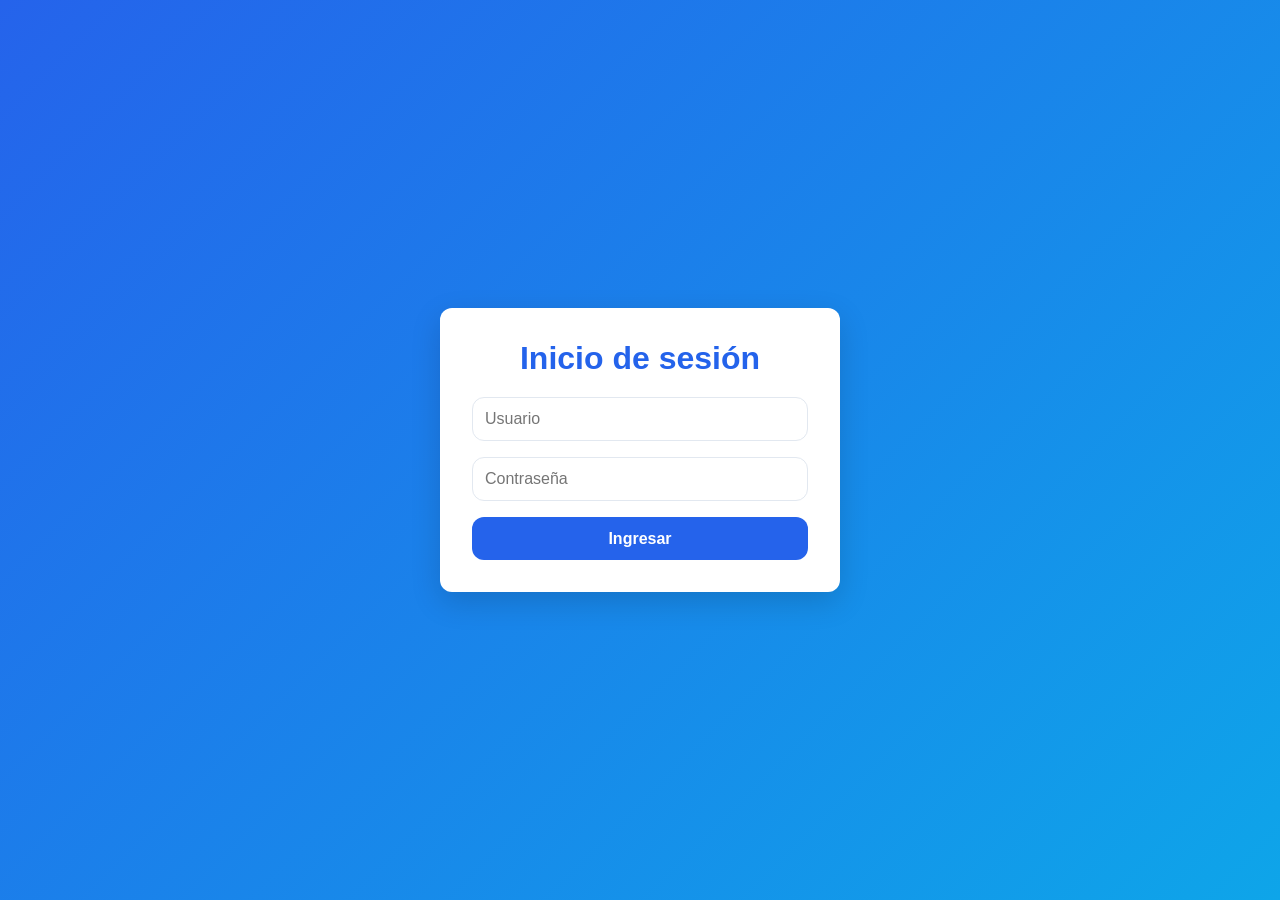
==== Login_ReservaFacil/src/main/webapp/index.html @ 18366386 "Add files via upload Módulo login con servlets" ====
<!DOCTYPE html>
<html>
    <head>
        <title>Start Page</title>
        <meta http-equiv="Content-Type" content="text/html; charset=UTF-8">
        <link rel="stylesheet" href="styles.css">
    </head>
    <body>

    <div class="container">
    <h1>Inicio de sesión</h1>

    <form action="login" method="post" class="card">
        <input type="text" name="usuario" placeholder="Usuario">
        <input type="password" name="password" placeholder="Contraseña">
        <input type="submit" value="Ingresar">
    </form>
</div>

</body>
</html>
---- Login_ReservaFacil/src/main/webapp/styles.css ----
/*
Click nbfs://nbhost/SystemFileSystem/Templates/Licenses/license-default.txt to change this license
Click nbfs://nbhost/SystemFileSystem/Templates/JSP_Servlet/CascadeStyleSheet.css to edit this template
*/
/* 
    Created on : 14/04/2026, 7:58:51 p. m.
    Author     : paula
*/

/* RESET BÁSICO */
* {
    margin: 0;
    padding: 0;
    box-sizing: border-box;
}

/* VARIABLES (IDENTIDAD RESERVAFACIL) */
:root {
    --primary: #2563eb;        /* Azul principal */
    --primary-hover: #1d4ed8;
    --secondary: #0f172a;      /* Fondo oscuro */
    --background: #f8fafc;     /* Fondo claro */
    --card: #ffffff;
    --text: #1e293b;
    --border: #e2e8f0;
    --radius: 12px;
}

/* BODY */
body {
    font-family: "Segoe UI", Tahoma, sans-serif;
    background: linear-gradient(135deg, #2563eb, #0ea5e9);
    height: 100vh;
    display: flex;
    justify-content: center;
    align-items: center;
}

/* CONTENEDOR */
.container {
    background: var(--card);
    padding: 2rem;
    border-radius: var(--radius);
    width: 100%;
    max-width: 400px;
    box-shadow: 0 10px 30px rgba(0, 0, 0, 0.15);
}

/* TITULO */
h1 {
    color: #2463EB;
    text-align: center;
    margin-bottom: 20px;
    font-size: 2rem;
    position: center;
    z-index: 2;
}

/* FORM */
form {
    display: flex;
    flex-direction: column;
    gap: 1rem;
}

/* INPUTS */
input {
    padding: 0.75rem;
    border-radius: var(--radius);
    border: 1px solid var(--border);
    font-size: 1rem;
    transition: 0.3s;
}

input:focus {
    outline: none;
    border-color: var(--primary);
    box-shadow: 0 0 0 2px rgba(37, 99, 235, 0.2);
}

/* BOTÓN */
button, input[type="submit"] {
    background: var(--primary);
    color: white;
    border: none;
    padding: 0.8rem;
    border-radius: var(--radius);
    font-weight: bold;
    cursor: pointer;
    transition: 0.3s;
}

button:hover,
input[type="submit"]:hover {
    background: var(--primary-hover);
}

/* TEXTO EXTRA */
p {
    text-align: center;
    font-size: 0.9rem;
}

/* LINK */
a {
    color: var(--primary);
    text-decoration: none;
}

a:hover {
    text-decoration: underline;
}
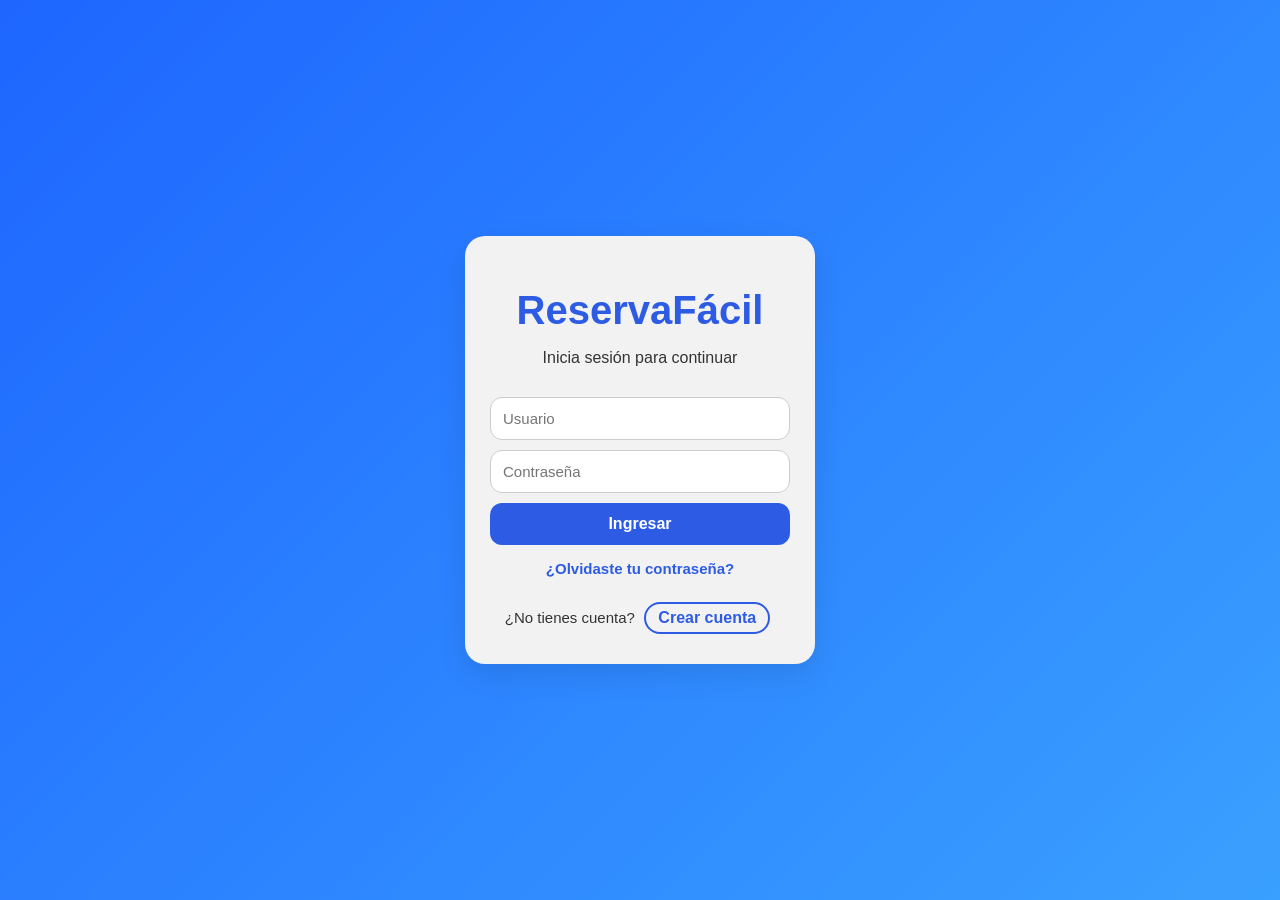
==== commit b6cd4259: "Se actualiza proyecto con login, registro y recuperación" ====
--- a/Login_ReservaFacil/src/main/webapp/index.html
+++ b/Login_ReservaFacil/src/main/webapp/index.html
@@ -1,21 +1,37 @@
-<!DOCTYPE html>
-<html>
-    <head>
-        <title>Start Page</title>
-        <meta http-equiv="Content-Type" content="text/html; charset=UTF-8">
-        <link rel="stylesheet" href="styles.css">
-    </head>
-    <body>
-
-    <div class="container">
-    <h1>Inicio de sesión</h1>
-
-    <form action="login" method="post" class="card">
-        <input type="text" name="usuario" placeholder="Usuario">
-        <input type="password" name="password" placeholder="Contraseña">
-        <input type="submit" value="Ingresar">
-    </form>
-</div>
-
-</body>
+<!DOCTYPE html>
+<html>
+<head>
+    <title>ReservaFácil - Login</title>
+    <meta http-equiv="Content-Type" content="text/html; charset=UTF-8">
+    <link rel="stylesheet" href="styles.css" type="text/css"/>
+</head>
+
+<body>
+
+<div class="container">
+
+    <div class="header">
+        <h1>ReservaFácil</h1>
+        <p class="subtitle">Inicia sesión para continuar</p>
+    </div>
+
+    <form action="login" method="post">
+        <input type="text" name="usuario" placeholder="Usuario" required>
+        <input type="password" name="password" placeholder="Contraseña" required>
+
+        <button type="submit">Ingresar</button>
+
+        <div class="links">
+    <a href="recuperar.html">¿Olvidaste tu contraseña?</a>
+</div>
+    </form>
+
+    <div class="register-box">
+        <span>¿No tienes cuenta?</span>
+        <a class="register-btn" href="registro.html">Crear cuenta</a>
+    </div>
+
+</div>
+
+</body>
 </html>
--- a/Login_ReservaFacil/src/main/webapp/styles.css
+++ b/Login_ReservaFacil/src/main/webapp/styles.css
@@ -1,112 +1,161 @@
-/*
-Click nbfs://nbhost/SystemFileSystem/Templates/Licenses/license-default.txt to change this license
-Click nbfs://nbhost/SystemFileSystem/Templates/JSP_Servlet/CascadeStyleSheet.css to edit this template
-*/
-/* 
-    Created on : 14/04/2026, 7:58:51 p. m.
-    Author     : paula
-*/
-
-/* RESET BÁSICO */
+/* RESET CLAVE */
 * {
-    margin: 0;
-    padding: 0;
     box-sizing: border-box;
 }
 
-/* VARIABLES (IDENTIDAD RESERVAFACIL) */
-:root {
-    --primary: #2563eb;        /* Azul principal */
-    --primary-hover: #1d4ed8;
-    --secondary: #0f172a;      /* Fondo oscuro */
-    --background: #f8fafc;     /* Fondo claro */
-    --card: #ffffff;
-    --text: #1e293b;
-    --border: #e2e8f0;
-    --radius: 12px;
-}
-
-/* BODY */
 body {
-    font-family: "Segoe UI", Tahoma, sans-serif;
-    background: linear-gradient(135deg, #2563eb, #0ea5e9);
-    height: 100vh;
+    margin: 0;
+    font-family: Arial, sans-serif;
+    background: linear-gradient(135deg, #1e66ff, #3aa0ff);
     display: flex;
     justify-content: center;
     align-items: center;
+    height: 100vh;
 }
 
 /* CONTENEDOR */
 .container {
-    background: var(--card);
-    padding: 2rem;
-    border-radius: var(--radius);
-    width: 100%;
-    max-width: 400px;
-    box-shadow: 0 10px 30px rgba(0, 0, 0, 0.15);
+    background: #f2f2f2;
+    padding: 25px;
+    border-radius: 20px;
+    width: 350px;
+    text-align: center;
+    box-shadow: 0 10px 30px rgba(0,0,0,0.1);
 }
 
-/* TITULO */
+/* TITULOS */
 h1 {
-    color: #2463EB;
-    text-align: center;
-    margin-bottom: 20px;
-    font-size: 2rem;
-    position: center;
-    z-index: 2;
+    margin-bottom: 10px;
+    font-size: 40px; 
+    color: #2d5be3;
 }
 
-/* FORM */
-form {
-    display: flex;
-    flex-direction: column;
-    gap: 1rem;
+.subtitle {
+    color: #333;
+    margin-bottom: 25px;
+    text-align: center;
 }
 
-/* INPUTS */
+/* iNPUTS */
 input {
-    padding: 0.75rem;
-    border-radius: var(--radius);
-    border: 1px solid var(--border);
-    font-size: 1rem;
-    transition: 0.3s;
+    width: 100%;
+    padding: 12px;
+    margin: 5px 0;
+    border-radius: 12px;
+    border: 1px solid #ccc;
+    outline: none;
+    font-size: 15px;
 }
 
-input:focus {
-    outline: none;
-    border-color: var(--primary);
-    box-shadow: 0 0 0 2px rgba(37, 99, 235, 0.2);
-}
-
-/* BOTÓN */
-button, input[type="submit"] {
-    background: var(--primary);
+/* BOTÓN PRINCIPAL */
+button {
+    width: 100%;
+    padding: 12px;
+    margin: 5px 0;
+    background: #2d5be3;
     color: white;
     border: none;
-    padding: 0.8rem;
-    border-radius: var(--radius);
+    border-radius: 12px;
+    font-size: 16px;
     font-weight: bold;
     cursor: pointer;
     transition: 0.3s;
 }
 
-button:hover,
-input[type="submit"]:hover {
-    background: var(--primary-hover);
+button:hover {
+    background: #1e4fd1;
 }
 
-/* TEXTO EXTRA */
-p {
-    text-align: center;
-    font-size: 0.9rem;
+/* LINK OLVIDASTE CONTRASEÑA */
+.links {
+    margin-top: 10px;
+    font-size: 15px; 
 }
 
-/* LINK */
-a {
-    color: var(--primary);
+.links a {
+    color: #2d5be3;
     text-decoration: none;
+    font-weight: bold;
 }
 
-a:hover {
+.links a:hover {
     text-decoration: underline;
+}
+
+/* SECCIÓN REGISTRO */
+.register-box {
+    margin-top: 20px;
+    text-align: center;
+}
+
+.register-box span {
+    color: #333;
+    font-size: 15px;
+}
+
+.register-btn {
+    padding: 5px 12px;
+    margin: 5px;
+    border-radius: 20px;
+    border: 2px solid #2d5be3;
+    color: #2d5be3;
+    text-decoration: none;
+    font-weight: bold;
+    transition: 0.3s;
+    display: inline-block;
+    white-space: nowrap;
+}
+
+.register-btn:hover {
+    background: #2d5be3;
+    color: white;
+    transform: scale(1.05);
+}
+
+/* SOLO PARA RECUPERAR */
+.recuperar-box {
+    margin-top: 20px;
+    display: flex;
+    justify-content: space-between;
+    align-items: center;
+    gap: 10px;
+}
+
+/* ALERTAS */
+.alert {
+    margin-top: 15px;
+    padding: 12px;
+    border-radius: 12px;
+    font-size: 14px;
+    font-weight: 500;
+    text-align: left;
+}
+
+/* ÉXITO (VERDE) */
+.alert.success {
+    background-color: #d4edda;
+    color: #155724;
+    border-left: 5px solid #28a745;
+}
+
+/* ERROR (ROJO) */
+.alert.error {
+    background-color: #f8d7da;
+    color: #721c24;
+    border-left: 5px solid #dc3545;
+}
+
+.alert {
+    animation: fadeIn 0.4s ease-in-out;
+}
+
+@keyframes fadeIn {
+    from {
+        opacity: 0;
+        transform: translateY(8px);
+    }
+    to {
+        opacity: 1;
+        transform: translateY(0);
+    }
 }
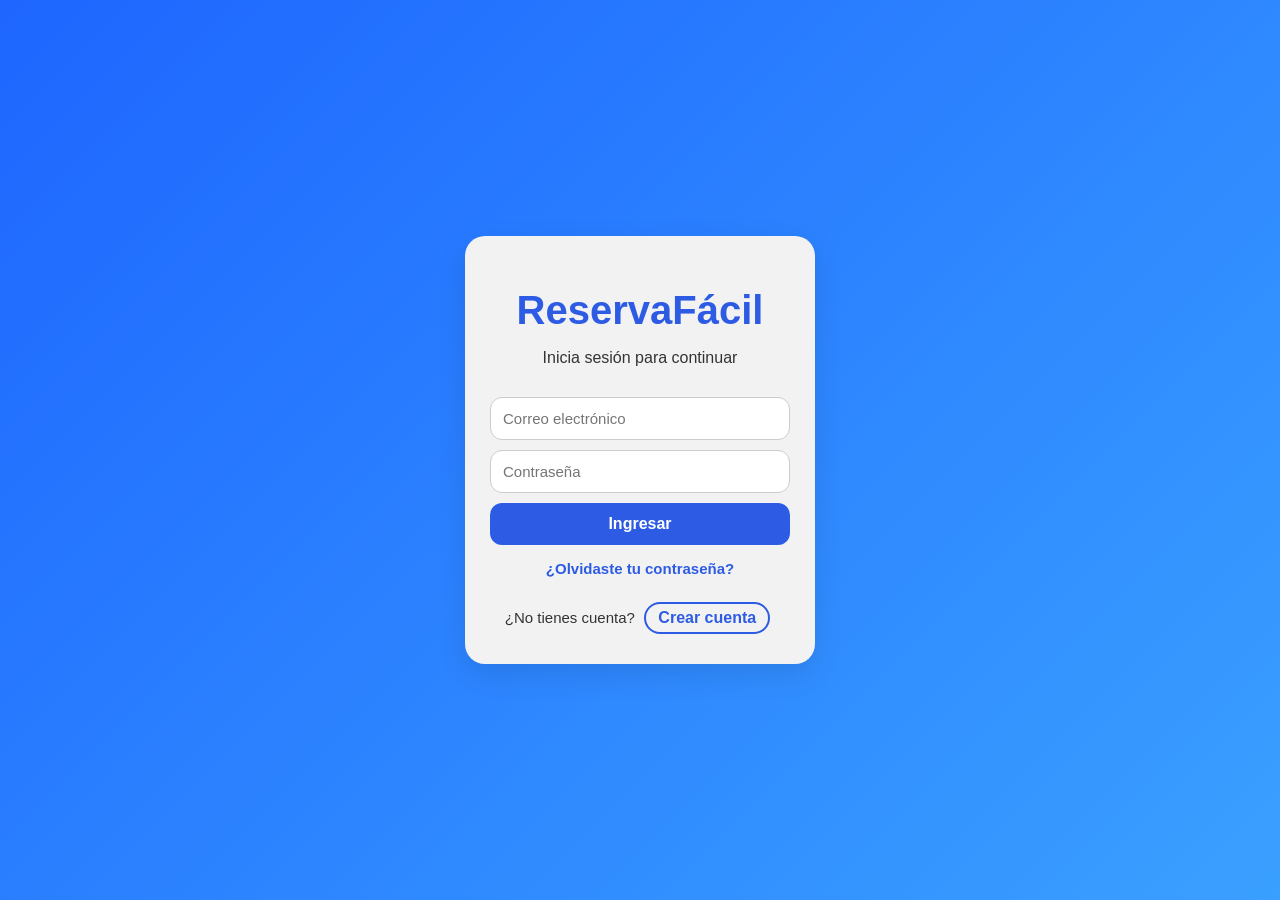
==== commit 961b9b8e: "Implementa login, panel y recuperación de contraseña por correo" ====
--- a/Login_ReservaFacil/src/main/webapp/index.html
+++ b/Login_ReservaFacil/src/main/webapp/index.html
@@ -14,16 +14,28 @@
         <h1>ReservaFácil</h1>
         <p class="subtitle">Inicia sesión para continuar</p>
     </div>
+    
+        <div id="mensaje"></div>
+    
+    <script>
+    const params = new URLSearchParams(window.location.search);
+    const error = params.get("error");
+    const mensajeDiv = document.getElementById("mensaje");
+
+    if (error === "1") {
+        mensajeDiv.innerHTML = "Correo o contraseña incorrectos.";
+        mensajeDiv.className = "alert error";
+    }
+    </script>
 
     <form action="login" method="post">
-        <input type="text" name="usuario" placeholder="Usuario" required>
+        <input type="email" name="correo" placeholder="Correo electrónico" required>
         <input type="password" name="password" placeholder="Contraseña" required>
 
         <button type="submit">Ingresar</button>
 
         <div class="links">
-    <a href="recuperar.html">¿Olvidaste tu contraseña?</a>
-</div>
+        <a href="recuperar.html">¿Olvidaste tu contraseña?</a></div>
     </form>
 
     <div class="register-box">
